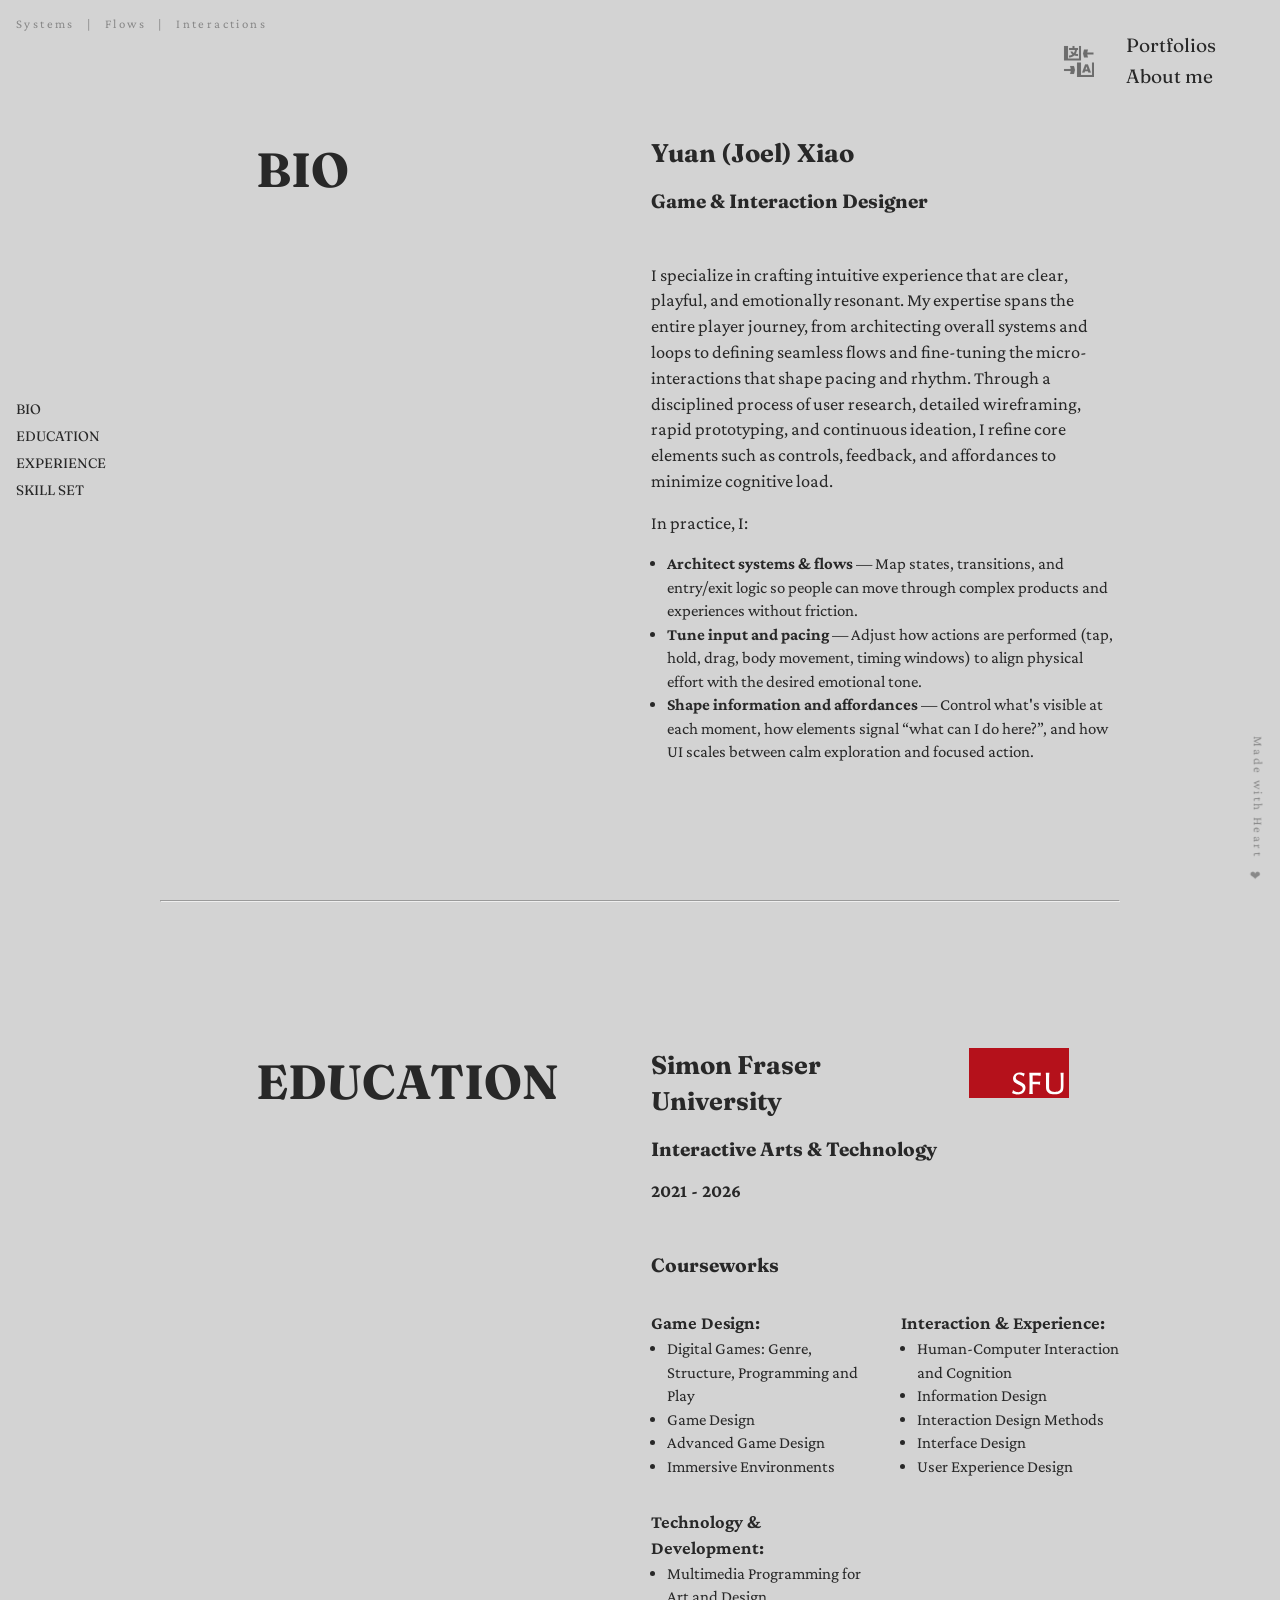
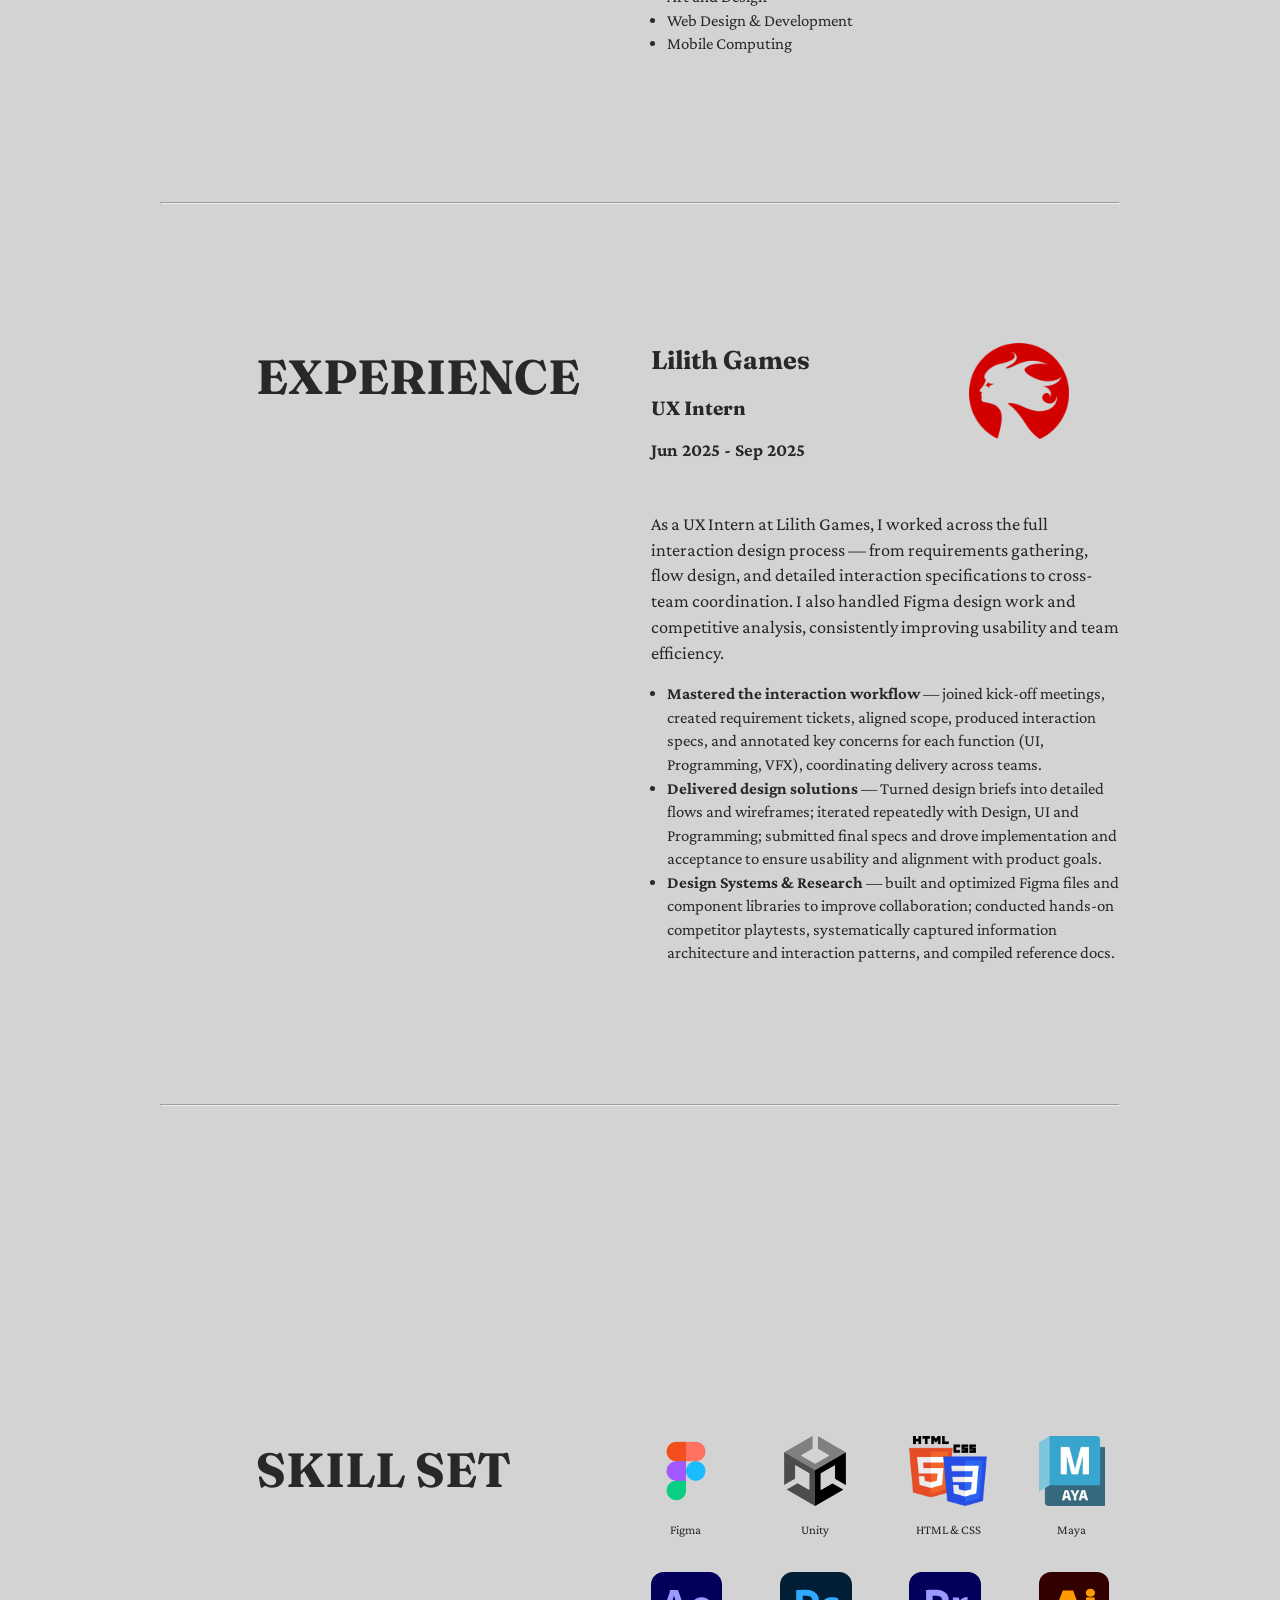
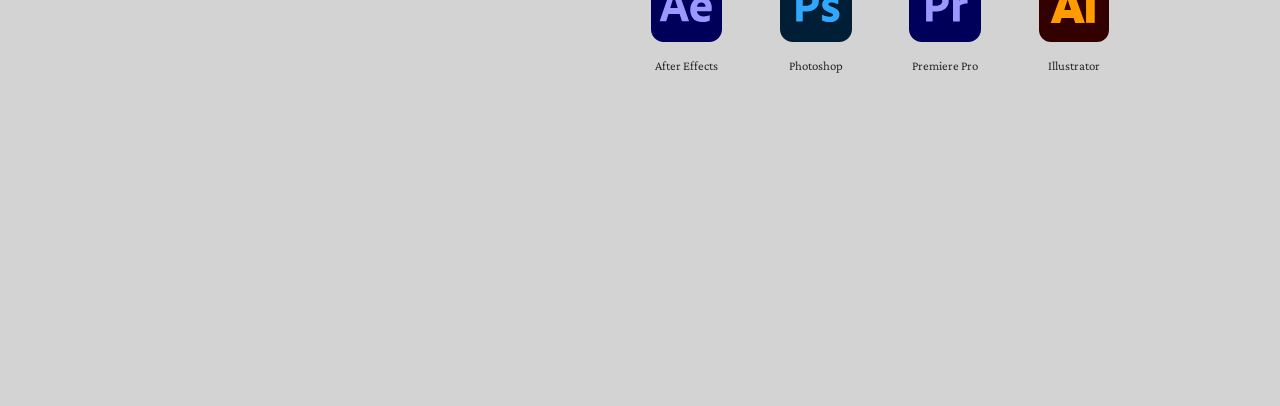
==== about.html @ 8ca98d19 "adding portfolio" ====
<!DOCTYPE html>
<html lang="en" data-lang="en">

    <head>
    <meta charset="UTF-8">
    <meta name="viewport" content="width=device-width, initial-scale=1">

    <title>ABOUT YUAN</title>

    <link rel="stylesheet" href="css/main.css">
    <link rel="stylesheet" href="css/grid.css">

    <script src="js/dropdown.js" defer></script>
    <script src="js/lang-toggle.js" defer></script>

    <link rel="preconnect" href="https://fonts.googleapis.com">
    <link rel="preconnect" href="https://fonts.gstatic.com" crossorigin>
    <link href="https://fonts.googleapis.com/css2?family=Crimson+Pro:ital,wght@0,200..900;1,200..900&family=Fraunces:ital,opsz,wght@0,9..144,100..900;1,9..144,100..900&family=Momo+Trust+Display&display=swap" rel="stylesheet">

    </head>


    <body>

        <header class="homeHeader">

            <nav class="homeNav">
                
                <button id="langToggle" class="langToggleBtn" type="button" aria-label="Switch language">
                    <img src="img/language.png" class="langIcon" width="64" height="64" alt="">
                </button>

                <a href="index.html" class="navButton1 nav-portfolio">
                    <span class="static lang-en">Portfolios</span>
                    <span class="static lang-zh">作品集</span>
                </a>

                <a href="about.html" class="navButton1 nav-about">
                    <span class="static lang-en">About me</span>
                    <span class="static lang-zh">看看我</span>
                </a>

            </nav>

            <div class="myFocus">
                <p>
                    <span class="focus">Systems</span> 
                    <span>|</span>
                    <span class="focus">Flows</span> 
                    <span>|</span>
                    <span class="focus">Interactions</span> 
                </p>
            </div>
            
            <div class="myList" id="menu">

                <a href="#top" class="navButton2">
                    <p class="listTitle">
                        <span class="lang-en">BIO</span>
                        <span class="lang-zh">简介</span>
                    </p>
                </a>

                <a href="#education" class="navButton2">
                    <p class="listTitle">
                        <span class="lang-en">EDUCATION</span>
                        <span class="lang-zh">教育背景</span>
                    </p>
                </a>

                <a href="#experience" class="navButton2">
                    <p class="listTitle">
                        <span class="lang-en">EXPERIENCE</span>
                        <span class="lang-zh">工作经验</span>
                    </p>
                </a>

                <a href="#skill" class="navButton2">
                    <p class="listTitle">
                        <span class="lang-en">SKILL SET</span>
                        <span class="lang-zh">技能集</span>
                    </p>
                </a>

            </div>

            <div class="myHeart">
                <p>
                    <span class="heartText">Made with Heart</span>
                    <span class="heartIcon">❤</span>
                </p>
            </div>

        </header>


        <main>

            <section class="aboutMe grid" id="top">
                
                <h2>
                    <span class="lang-en">BIO</span>
                    <span class="lang-zh">简介</span>
                </h2>

                <div class="aboutMeContent">
            
                    <h3>
                        <span class="lang-en">Yuan (Joel) Xiao</span>
                        <span class="lang-zh">肖源 (Joel)</span>  
                    </h3>

                    <h4>
                        <span class="lang-en">Game & Interaction Designer</span>  
                        <span class="lang-zh">游戏交互设计师</span>
                    </h4>

                    <p>
                        <span class="lineOne lang-en">
                        I specialize in crafting intuitive experience that are clear, playful, and emotionally resonant. My expertise spans the entire player journey, from architecting overall systems and loops to defining seamless flows and fine-tuning the micro-interactions that shape pacing and rhythm. Through a disciplined process of user research, detailed wireframing, rapid prototyping, and continuous ideation, I refine core elements such as controls, feedback, and affordances to minimize cognitive load.
                        </span>

                        <span class="lineOne lang-zh">
                        我致力于打造直观、清晰、趣味与情感共鸣并重的交互体验。从架构宏观系统与循环，到定义顺畅的操作循环，再到精细打磨影响游戏节奏的微交互。通过严谨的用户研究、详尽的线框图绘制、与持续不断的方案构思，我不断优化操作、反馈与示能设计，让复杂的设计在玩家面前变得自然且直观。
                        </span>

                        <span class="lineTwo lang-en">In practice, I:</span>
                        <span class="lineTwo lang-zh">如何落地：</span>
                    </p>

                    <ul>
                        <li>
                        <span class="lang-en">
                            <strong>Architect systems &amp; flows</strong> — Map states, transitions, and entry/exit logic so people can move through complex products and experiences without friction.
                        </span>
                        <span class="lang-zh">
                            <strong>架构系统与流程</strong> — 梳理状态、过渡及进出逻辑，确保用户在复杂的系统与体验中丝滑穿梭，毫无阻滞。
                        </span>
                        </li>

                        <li>
                        <span class="lang-en">
                            <strong>Tune input and pacing</strong> — Adjust how actions are performed (tap, hold, drag, body movement, timing windows) to align physical effort with the desired emotional tone.
                        </span>
                        <span class="lang-zh">
                            <strong>输入节奏与反馈</strong> — 打磨交互动作（如点击、长按、拖拽、体感及判定窗口），使玩家的感官操作反馈与预期的情感基调精准契合。
                        </span>
                        </li>

                        <li>
                        <span class="lang-en">
                            <strong>Shape information and affordances</strong> — Control what's visible at each moment, how elements signal “what can I do here?”, and how UI scales between calm exploration and focused action.
                        </span>
                        <span class="lang-zh">
                            <strong>信息引导与感知</strong> — 决定信息呈现的时机与方式，赋予视觉元素直观的“可交互感”，让界面在沉浸探索与高频操作的行动间灵活切换。
                        </span>
                        </li>
                    </ul>

                    <!-- <p class="example">For example, in the VR project, I replaced joystick movement with body-lean locomotion during a rescue scene to turn urgency into full-body commitment, reduced on-screen information in high-stress moments to keep focus on the core action. Bringing these interaction decisions together to guide players from release to tension.</p> -->

                    <!-- <img src="img/About_me.png" alt="myPhoto" width="1280" height="1579" class="aboutMePhoto"> -->

                </div>

            </section>

            <hr>

            <section class="aboutMe grid" id="education">

                <h2>
                    <span class="lang-en">EDUCATION</span>
                    <span class="lang-zh">教育背景</span>
                </h2>

                <div class="aboutMeContent">
                    <div class="education-grid grid">
                        <div>
                            <h3>Simon Fraser University</h3>
                            <h4>
                                <span class="lang-en">Interactive Arts & Technology</span>
                                <span class="lang-zh">交互艺术与技术</span>
                            </h4>
                            <h5>2021 - 2026</h5>
                        </div>
                        <img src="img/SFU-block-logo.svg" alt="SFU" width="200" height="100" class="sfuLogo">
                    </div>

                    <h4 class="courseWorkH4">
                        <span class="lang-en">Courseworks</span>
                        <span class="lang-zh">必修课程</span>
                    </h4>

                    <div class="courseSort grid">
                        <div>
                            <h5>
                                <span class="lang-en">Game Design:</span>
                                <span class="lang-zh">游戏设计类：</span>
                            </h5>
                            <ul>
                                <li>
                                    <span class="lang-en">Digital Games: Genre, Structure, Programming and Play</span>
                                    <span class="lang-zh">数字游戏：类型、结构、编程与玩法</span>
                                </li>
                                <li>
                                    <span class="lang-en">Game Design</span>
                                    <span class="lang-zh">游戏设计</span>
                                </li>
                                <li>
                                    <span class="lang-en">Advanced Game Design</span>
                                    <span class="lang-zh">高级游戏设计</span>
                                </li>
                                <li>
                                    <span class="lang-en">Immersive Environments</span>
                                    <span class="lang-zh">沉浸式环境设计</span>
                                </li>
                            </ul>
                        </div>

                        <div>
                            <h5>
                                <span class="lang-en">Interaction & Experience:</span>
                                <span class="lang-zh">交互与体验类：</span>
                            </h5>

                            <ul>
                                <li>
                                    <span class="lang-en">Human-Computer Interaction and Cognition</span>
                                    <span class="lang-zh">人机交互与认知</span>
                                </li>
                                <li>
                                    <span class="lang-en">Information Design</span>
                                    <span class="lang-zh">信息设计</span>
                                </li>
                                <li>
                                    <span class="lang-en">Interaction Design Methods</span>
                                    <span class="lang-zh">交互设计方法论</span>
                                </li>
                                <li>
                                    <span class="lang-en">Interface Design</span>
                                    <span class="lang-zh">界面设计</span>
                                </li>
                                <li>
                                    <span class="lang-en">User Experience Design</span>
                                    <span class="lang-zh">用户体验设计</span>
                                </li>
                            </ul>
                        </div>

                        <div>
                            <h5>
                                <span class="lang-en">Technology & Development:</span>
                                <span class="lang-zh">技术与开发类：</span>
                            </h5>
                            <ul>
                                <li>
                                    <span class="lang-en">Multimedia Programming for Art and Design</span>
                                    <span class="lang-zh">艺术与设计多媒体编程</span>
                                </li>
                                <li>
                                    <span class="lang-en">Web Design & Development</span>
                                    <span class="lang-zh">网站设计与开发</span>
                                </li>
                                <li>
                                    <span class="lang-en">Mobile Computing</span>
                                    <span class="lang-zh">移动计算</span>
                                </li>
                            </ul>
                        </div>

                    </div>
        
                </div>
                
            </section>

            <hr>

            <section class="aboutMe grid" id="experience">

                <h2>
                    <span class="lang-en">EXPERIENCE</span>
                    <span class="lang-zh">工作经验</span>
                </h2>

                <div class="aboutMeContent">

                    <div class="experience-grid grid">
                        <div>
                            <h3>
                                <span class="lang-en">Lilith Games</span>
                                <span class="lang-zh">莉莉丝游戏</span>
                            </h3>
                            <h4>
                                <span class="lang-en">UX Intern</span>
                                <span class="lang-zh">UX 实习生</span>
                            </h4>
                            <h5>
                                <span class="lang-en">Jun 2025 - Sep 2025</span>
                                <span class="lang-zh">2025.06 - 2025.09</span>
                            </h5>
                        </div>
                        <img src="img/lilith_games_logo.png" alt="Lilith Games" width="491" height="468" class="lilithLogo">
                    </div>

                    

                    <p>
                        <span class="lang-en">
                        As a UX Intern at Lilith Games, I worked across the full interaction design process — from requirements gathering, flow design, and detailed interaction specifications to cross-team coordination. I also handled Figma design work and competitive analysis, consistently improving usability and team efficiency.
                        </span>
                        <span class="lang-zh">
                        作为莉莉丝游戏的 UX 实习生，我参与了完整的交互设计全流程：从前期的需求调研、流程设计、详尽交互稿编写，到跨团队的沟通协作。同时，我负责 Figma 设计规范的维护与竞品拆解分析，持续提升设计的可用性与易用性。
                        </span>
                    </p>

                    <ul>
                        <li>
                        <span class="lang-en">
                            <strong>Mastered the interaction workflow</strong> — joined kick-off meetings, created requirement tickets, aligned scope, produced interaction specs, and annotated key concerns for each function (UI, Programming, VFX), coordinating delivery across teams.
                        </span>
                        <span class="lang-zh">
                            <strong>掌握流程规范</strong> — 参与项目启动会，创建需求单，对齐设计范畴。产出交互说明文档，并针对不同职能（UI、程序、特效）标注核心实现逻辑，推动跨团队的任务交付。
                        </span>
                        </li>

                        <li>
                        <span class="lang-en">
                            <strong>Delivered design solutions</strong> — Turned design briefs into detailed flows and wireframes; iterated repeatedly with Design, UI and Programming; submitted final specs and drove implementation and acceptance to ensure usability and alignment with product goals.
                        </span>
                        <span class="lang-zh">
                            <strong>交付设计方案</strong> — 将设计需求转化为详细流程与线框；与策划、UI、程序多轮迭代；提交最终交互规范并推动落地与验收，确保交互体验的期待值与产品目标一致。
                        </span>
                        </li>

                        <li>
                        <span class="lang-en">
                            <strong>Design Systems & Research</strong> — built and optimized Figma files and component libraries to improve collaboration; conducted hands-on competitor playtests, systematically captured information architecture and interaction patterns, and compiled reference docs.
                        </span>
                        <span class="lang-zh">
                            <strong>组件库与竞研</strong> — 搭建并优化 Figma 组件库以提升协作效率；深入开展竞品分析，系统性拆解信息架构与交互模式，并整理成参考文档。
                        </span>
                        </li>
                    </ul>
             
                </div>
                
            </section>

            <hr>

            <section class="aboutMe grid" id="skill">

                 <h2>
                    <span class="lang-en">SKILL SET</span>
                    <span class="lang-zh">技能集</span>
                </h2>

                <div class="skill-grid grid aboutMeContent">
                    <figure class="skill-item">
                        <img src="img/figma.png" alt="Figma" class="aboutMeSkill">
                        <figcaption>Figma</figcaption>
                    </figure>

                    <figure class="skill-item">
                        <img src="img/Unity.png" alt="Unity" class="aboutMeSkill">
                        <figcaption>Unity</figcaption>
                    </figure>

                    <figure class="skill-item">
                        <img src="img/html&css.png" alt="HTML & CSS" class="aboutMeSkill">
                        <figcaption>HTML & CSS</figcaption>
                    </figure>

                    <figure class="skill-item">
                        <img src="img/Maya.png" alt="Maya" class="aboutMeSkill">
                        <figcaption>Maya</figcaption>
                    </figure>

                    <figure class="skill-item">
                        <img src="img/Adobe_After_Effects.svg" alt="After Effects" class="aboutMeSkill">
                        <figcaption>After Effects</figcaption>
                    </figure>

                    <figure class="skill-item">
                        <img src="img/Adobe_Photoshop.svg" alt="Photoshop" class="aboutMeSkill">
                        <figcaption>Photoshop</figcaption>
                    </figure>

                    <figure class="skill-item">
                        <img src="img/Adobe_Premiere_Pro.svg" alt="Premiere Pro" class="aboutMeSkill">
                        <figcaption>Premiere Pro</figcaption>
                    </figure>

                    <figure class="skill-item">
                        <img src="img/Adobe_Illustrator.svg" alt="Illustrator" class="aboutMeSkill">
                        <figcaption>Illustrator</figcaption>
                    </figure>
                </div>

            </section>
    
        </main>

    </body>
</html>
---- css/main.css ----
* {
  box-sizing: border-box;
  margin: 0;
  padding: 0;
}

a:focus {
  outline: 2px solid #282828;
  outline-offset: 4px;
  border-radius: 99px;
}

a:focus img {
  opacity: 0.8;
  outline: 2px solid #282828;
  outline-offset: 4px;
}

/* MDN – scroll-snap-type reference:
   https://developer.mozilla.org/en-US/docs/Web/CSS/Reference/Properties/scroll-snap-type */
html {
  scroll-snap-type: y mandatory;
  scroll-behavior: smooth;
}

body {
  background-color: #D3D3D3;
  font-family: "Crimson Pro", "Georgia", serif;
  color: #282828;
  font-size: 1.15rem;
  line-height: 1.4;
}

h1 {
  font-family: "Momo Trust Display", system-ui, sans-serif;
}

h2, h3, h4, a {
  font-family: "Fraunces", "Times New Roman", serif;
}

/* ---------- Language toggle ---------- */
html[data-lang="en"] .lang-zh { display: none !important; }
html[data-lang="zh"] .lang-en { display: none !important; }

/* language icon button (top-right) */
.langToggleBtn {
  /* grid-column: 2; */
  grid-row: 1 / span 2;
  align-self: center;

  background: transparent;
  border: 0;
  padding: 0;
  margin: 0;
  cursor: pointer;
}

.langIcon {
  width: 32px;
  height: auto;
  display: block;
  opacity: 0.6;
  transition-duration: 0.4s;
}

.langToggleBtn:hover .langIcon {
  opacity: 1;
}

.langToggleBtn:focus-visible {
  outline: 2px solid #282828;
  outline-offset: 8px;
  border-radius: 99px;
}



/* header */

.homeHeader {
  position: relative;
  z-index: 1;
}

.homeNav {
  display: grid;
  grid-template-columns: auto auto;
  column-gap: 2rem;
  row-gap: 0.25rem;
  
  position: absolute;
  top: 2rem;
  right: 4rem;
}

.navButton1 {
  display: block;
  position: relative;

  text-decoration: none;
  color: #282828;
  overflow: hidden;
}

.static {
  display: block;
  font-size: 1.2rem;
  transition-duration: 0.4s;
}

.navButton2 {
  display: block;
  position: relative;
  text-decoration: none;
  color: #282828;
  padding-right: 1rem;
}

/* Pseudo-element references:
   MDN – ::before
   https://developer.mozilla.org/en-US/docs/Web/CSS/Reference/Selectors/::before

   MDN – ::after
   https://developer.mozilla.org/en-US/docs/Web/CSS/Reference/Selectors/::after
*/
.nav-portfolio::after {
  content: "Portfolios";
  position: absolute;
  font-size: 1.2rem;
  color: #282828;
  transition-duration: 0.4s;
}

.nav-about::after {
  content: "About me";
  position: absolute;
  font-size: 1.2rem;
  color: #282828;
  transition-duration: 0.4s;
}

html[data-lang="zh"] .nav-portfolio::after { content: "作品集"; }
html[data-lang="zh"] .nav-about::after { content: "看看我"; }

.navButton1:hover .static {
  transform: translateY(-100%);
}

.navButton1:hover::after {
  transform: translateY(-100%);
}

.navButton2::before {
  content: "";
  position: absolute;
  top: 50%;
  right: 0;
  width: 0.5rem;
  height: 0.5rem;
  background-color: #282828;
  transform-origin: center;
  transform: scale(0);
  transform: translateY(-50%) scale(0) rotate(0deg);
  transition-duration: 0.4s;
}

.navButton2:hover {
  opacity: 0.5;
}

.navButton2:hover::before {
  transform: translateY(-50%) scale(1) rotate(315deg);
}

.myFocus {
  position: fixed;
  font-size: 0.8rem;
  top: 1rem;
  left: 0.5rem;
  letter-spacing: 0.15rem;
  color: #888888;
}

.focus {
  display: inline-block;
  margin: 0 0.5rem;
}

.myHeart {
  position: fixed;
  font-size: 0.8rem;
  transform-origin: right bottom;
  transform: rotate(90deg);
  right: 2rem;
  bottom: 1rem;
  letter-spacing: 0.15rem;
  color: #888888;
}

.myHeart span {
  display: inline-block; 
}

.heartIcon {
  margin-left: 0.5rem;
  transform: rotate(-90deg);
}

.myList {
  position: fixed;
  left: 1rem;
  top: 50%;
  transform: translateY(-50%);
  display: flex;
  flex-direction: column;
  align-items: flex-start;
  gap: 0.5rem;
}

.listTitle {
  font-size: 0.85rem;
}

.listLabel {
  position: relative;
  margin-top: 1rem;
  margin-bottom: 0.25rem;
  font-size: 0.8rem;
  letter-spacing: 0.15rem;
  color: #888888;
}

.listLabel::before {
  content: "";
  position: absolute;
  top: 0;
  left: 0;
  width: 2.5rem;
  height: 1px;
  background-color: #6a8e74;
  transform: translateY(-0.4rem);

  animation-name: lineMove;
  animation-duration: 5s;
  animation-timing-function: ease-in-out;
  animation-iteration-count: infinite;
}

@keyframes lineMove {
  0% {
    width: 2.5rem;
  }

  50% {
    width: 5rem;
  }

  100% {
    width: 2.5rem;
  }
}

/* header */



/* section */

main {
  display: block;
  padding-inline: 10rem;
}

.hero, .project, .aboutMe {
  min-height: 100vh;
  scroll-snap-align: start;
  
  display: flex; 
  flex-direction: column;
  justify-content: center;
}

/* section */



/* top */

.heroTitle {
  font-family: "Momo Trust Display", sans-serif;
  text-align: center;
  font-size: 8vw;
  margin-top: 6rem;
  margin-bottom: 4rem;
  white-space: nowrap;
  cursor: default;
}

.heroTitle span {
  display: inline-block;
  transition-duration: 0.4s;
}

.heroTitle span:hover {
  transform: translateY(-1rem);
}

.scrollHint {
  display: flex;
  align-items: center;
  justify-content: center;
  gap: 1rem;
  font-size: 1rem;
}

.mouseIcon {
  width: 18px;
  height: 28px;
  border-radius: 100px;
  border: 2px solid #282828;
  position: relative;
}

.mouseWheel {
  position: absolute;
  left: 50%;
  top: 4px;
  width: 3px;
  height: 6px;
  border-radius: 100px;
  background: #282828;

  animation-name: wheelMove;
  animation-duration: 1.2s;
  animation-timing-function: ease-in-out;
  animation-iteration-count: infinite;
}


@keyframes wheelMove {
  0% {
    transform: translate(-50%, 0);
    opacity: 0;
  }
  30% {
    opacity: 1;
  }
  100% {
    transform: translate(-50%, 8px);
    opacity: 0;
  }
}

/* top */






/* portfolio */

.gameImage {
  transition-duration: 0.2s;
  box-shadow: 0 20px 30px rgba(40, 40, 40, 0.1);
}

.gameImage:hover {
  transform: scale(1.02);
  opacity: 0.8;
  box-shadow: 0 20px 30px rgba(40, 40, 40, 0.5);
}

/* MDN – cursor reference:
   https://developer.mozilla.org/en-US/docs/Web/CSS/Reference/Properties/cursor#url */
.imageCursor:hover {
  cursor: url("../img/view.png") 30 30, pointer;
}

.project h2 {
  font-size: 2rem;
}

.project p {
  font-size: 1.05rem;
}

.projectDes {
  text-align: end;
  align-self: end;
  margin-right: 0.25rem;
}

.gameImage {
  display: block;
  max-width: 100%;
  height: auto;
}

.projectButton {
  display: inline-block;
  align-items: center;
  justify-content: center;
  position: relative;
  padding: 0.6rem 2rem;
  margin-top: 2rem;
  border-radius: 99px;
  border: 1px solid #282828;
  font-size: 1.5rem;
  letter-spacing: 0.15rem;
  color: #282828;
  text-decoration: none;
  overflow: hidden;
}

.projectBtn-text {
  position: relative;
}

.projectButton::before {
  content: "";
  position: absolute;
  inset: 0;
  background-color: #282828;
  transform: scaleX(0);
  transform-origin: left;
  transition-duration: 0.4s;
}

.projectButton:hover::before, .projectButton:focus::before {
  transform: scaleX(1);
}

.projectButton:hover, .projectButton:focus {
  color: #D3D3D3;
  border-color: #282828;
}


/* portfolio */




/* about */

.aboutMe {
  max-width: 80rem;
  margin: 0 auto;
}

.aboutMe h2 {
  font-size: 3rem;
  margin-left: 6rem;
  margin-bottom: 4rem;
}

.aboutMe h3 {
  font-size: 1.6rem;
}

.aboutMe h4 {
  font-size: 1.2rem;
  margin: 1rem 0;
}

.aboutMe .courseWorkH4 {
  margin-top: 3rem;
  margin-bottom: 2rem;
}

.aboutMe h5 {
  font-size: 1.15rem;
}

.aboutMe p {
  font-size: 1.15rem;
  margin-top: 3rem;
  margin-bottom: 1rem;
}

.lineOne, .lineTwo {
  display: block;
  margin-bottom: 1rem;
}

.aboutMe .example {
  margin-top: 1rem;
}

.aboutMePhoto {
  display: block;
  max-width: 60%;
  height: auto;
}

.sfuLogo, .lilithLogo {
  display: block;
  width: 100px;
  height: auto;
}

.aboutMeSkill {
  display: block;
  height: 70px;
  width: auto;
}

.skill-item {
  display: block;
  justify-self: start;
}

.skill-item figcaption {
  margin-top: 1rem;
  font-size: 0.8rem;
  text-align: center;
}

ul {
  font-size: 1.05rem;
  margin-left: 1rem;
}

/* about */
---- css/grid.css ----
.grid {
    display: grid;
}

#menu-toggle {
    display: none; 
}

.aboutMe.grid {
    align-content: center;
    grid-template-columns: 1fr 1.1fr;
    column-gap: 4rem; 
}

.courseSort.grid {
    grid-template-columns: 1fr 1fr;
    gap: 2rem;
}

.project.grid {
    align-content: center;
    grid-template-columns: 1fr 3fr;
    column-gap: 4rem; 
    margin-left: 2rem;
}

.education-grid.grid, .experience-grid.grid {
    grid-template-columns: 2fr 1fr;
    gap: 1rem;
}

.skill-grid.grid {
    grid-template-columns: 1fr 1fr 1fr 1fr;
    gap: 2rem 3rem;
}

/* 1280px */
@media (width < 80rem) {

  .project.grid {
    grid-template-columns: 1fr;
  }

  .projectButton {
    margin-bottom: 1rem;
  }

  .aboutMe.grid {
    grid-template-columns: 1fr;
  }

  .aboutMeContent {
    margin-left: 6rem;
  }

  .project h2 {
    font-size: 1.6rem;
  }

  .project p {
    font-size: 0.95rem;
  }

  .projectButton {
    padding: 0.5rem 1.8rem;
    margin-top: 1.5rem;
    font-size: 1.1rem;
  }
  
}


/* 900px */
@media (width < 56.25rem) {

  .courseSort.grid {
    grid-template-columns: 1fr;
  }

  .projectDes {
    margin-right: 0.25rem;
  }

  .myList.hidden {
    display: none;
  }

  .myList {
    left: 0;
    width: 14rem;
    height: 100vh;
    padding: 0 2rem;
    background-color: #E4E7EC;
    justify-content: center;
    z-index: 10;
  }
  
  /* hamburger */
  #menu-toggle {
    display: block;
    position: fixed;
    left: 0.5rem;
    top: 50%;
    transform: translateY(-50%);
    width: 2rem;
    height: 2rem;
    border: none;
    background: transparent;
    cursor: pointer;
    font-size: 0;
    z-index: 2;
  }

  #menu-toggle::before, #menu-toggle::after {
    content: "";
    position: absolute;
    width: 1.5rem;
    height: 2px;
    background-color: #282828;
    transform-origin: center;
    transition-duration: 0.4s;
  }

  #menu-toggle::before {
    transform: translate(-50%, -5px);
  }

  #menu-toggle::after {
    transform: translate(-50%, 5px);
  }

  #menu-toggle[aria-expanded="true"] {
    margin-left: 14rem;
    background-color: #E4E7EC;
    border-radius: 99px;
  }

  #menu-toggle[aria-expanded="true"]::before {
    transform: translate(-50%, 0) rotate(45deg);
  }

  #menu-toggle[aria-expanded="true"]::after {
    transform: translate(-50%, 0) rotate(-45deg);
  }
  
  /* hamburger */


  main {
    padding-inline: 4rem;
  }

  .aboutMeContent {
    margin-left: 0rem;
  }

  .aboutMe h2 {
    font-size: 2.5rem;
    margin-left: 0;
    margin-bottom: 2rem;
  }

  .aboutMe h3 {
    font-size: 1.5rem;
  }

  .aboutMe h4 {
    font-size: 1.1rem;
    margin: 1rem 0;
  }

  .aboutMe h5 {
    font-size: 1.05rem;
  }

  .aboutMe p {
    font-size: 1.05rem;
    margin-top: 2rem;
    margin-bottom: 1rem;
  }

  ul {
    font-size: 0.9rem;
    margin-left: 1rem;
  }

  .myFocus {
    transform-origin: left bottom;
    transform: rotate(90deg);
    top: 0;
    left: 1rem;
  }

}

/* 650px */
@media (width < 40.625rem) {

  .aboutMe h2 {
    font-size: 2rem;
    margin-left: 0rem;
    margin-bottom: 2rem;
  }

  .aboutMe h3 {
    font-size: 1.2rem;
  }

  .aboutMe h4 {
    font-size: 1rem;
    margin: 1rem 0;
  }

  .aboutMe h5 {
    font-size: 0.95rem;
  }

  .aboutMe p {
    font-size: 0.95rem;
    margin: 1rem 0;
  }


  .project h2 {
    font-size: 1.4rem;
  }

  .project p {
    font-size: 0.85rem;
  }

  .projectButton {
    padding: 0.4rem 1.6rem;
    font-size: 0.8rem;
    margin-top: 1rem;
    margin-bottom: 0.5rem;
  }

  
}

/* 560px */
@media (width < 35rem) {

  .skill-grid.grid {
    grid-template-columns: 1fr 1fr;
    gap: 2rem;
  }

  .homeNav {
    right: 2rem;
  }


}
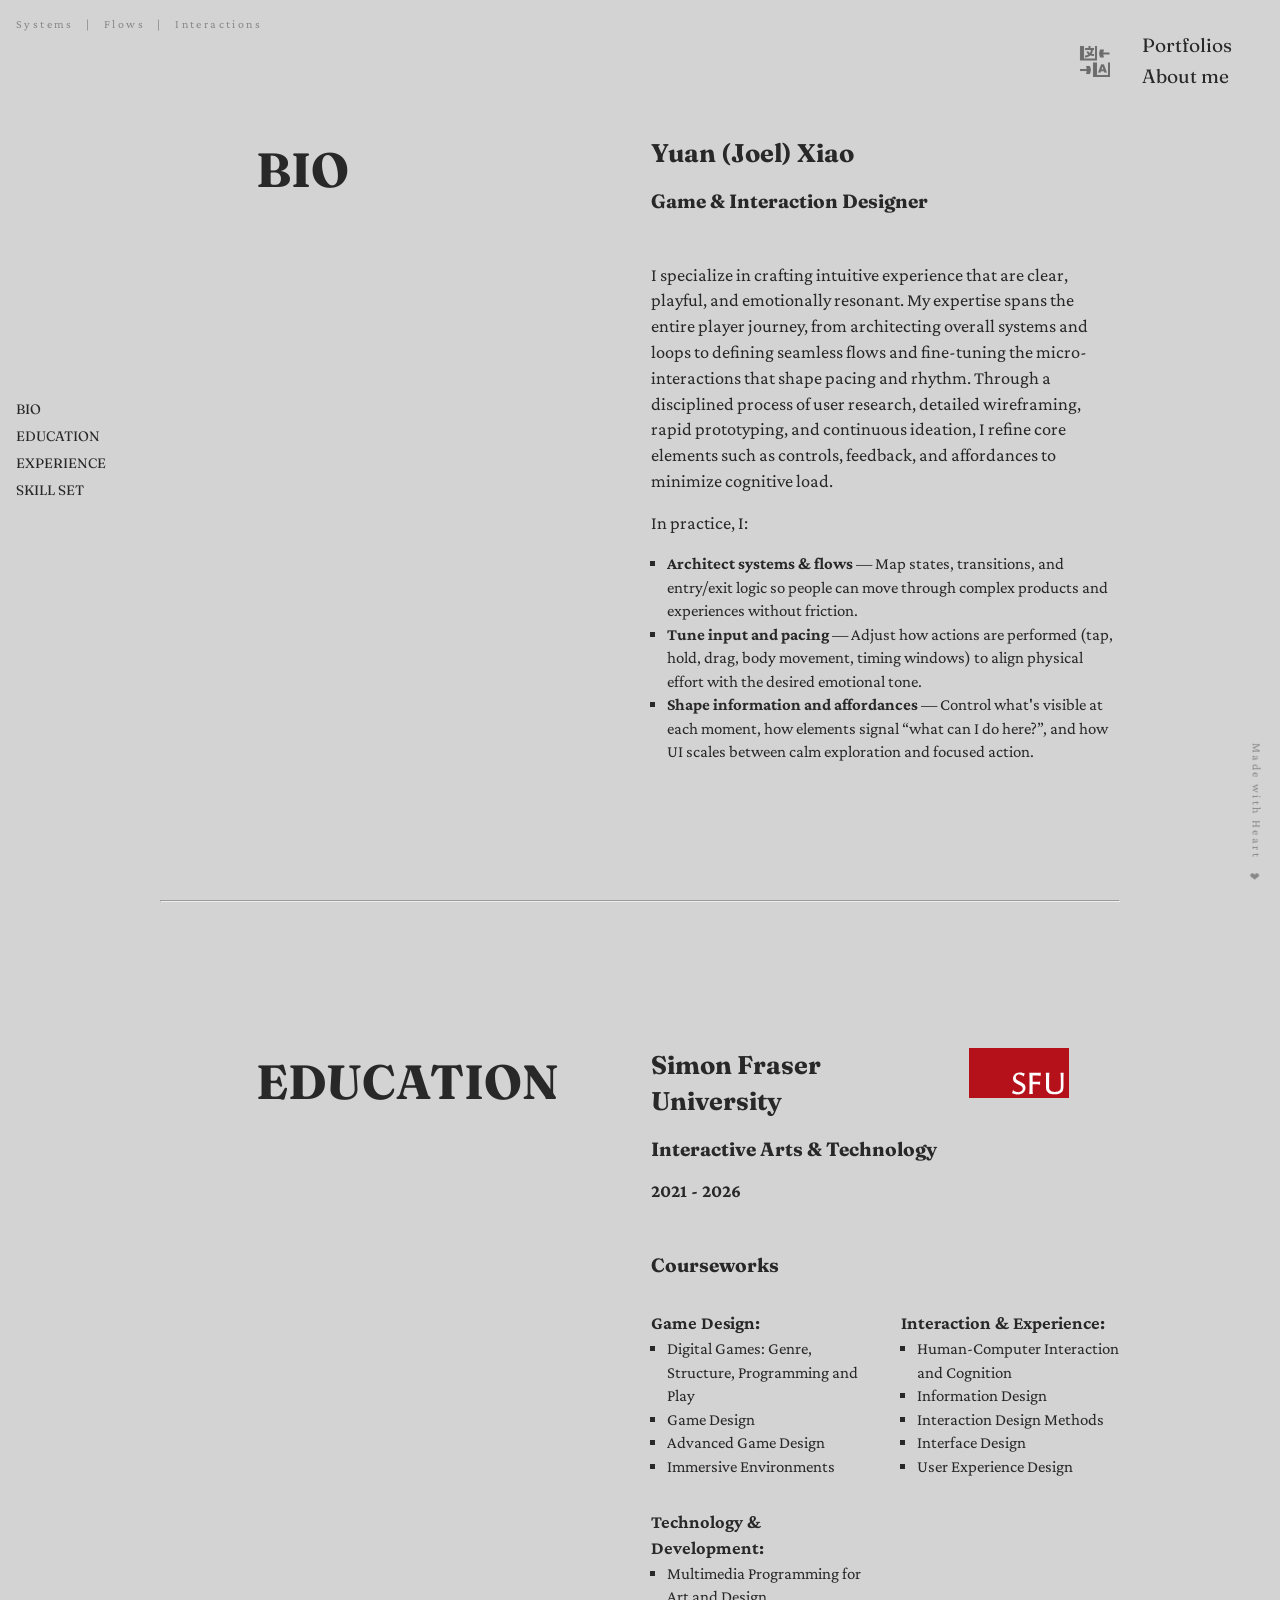
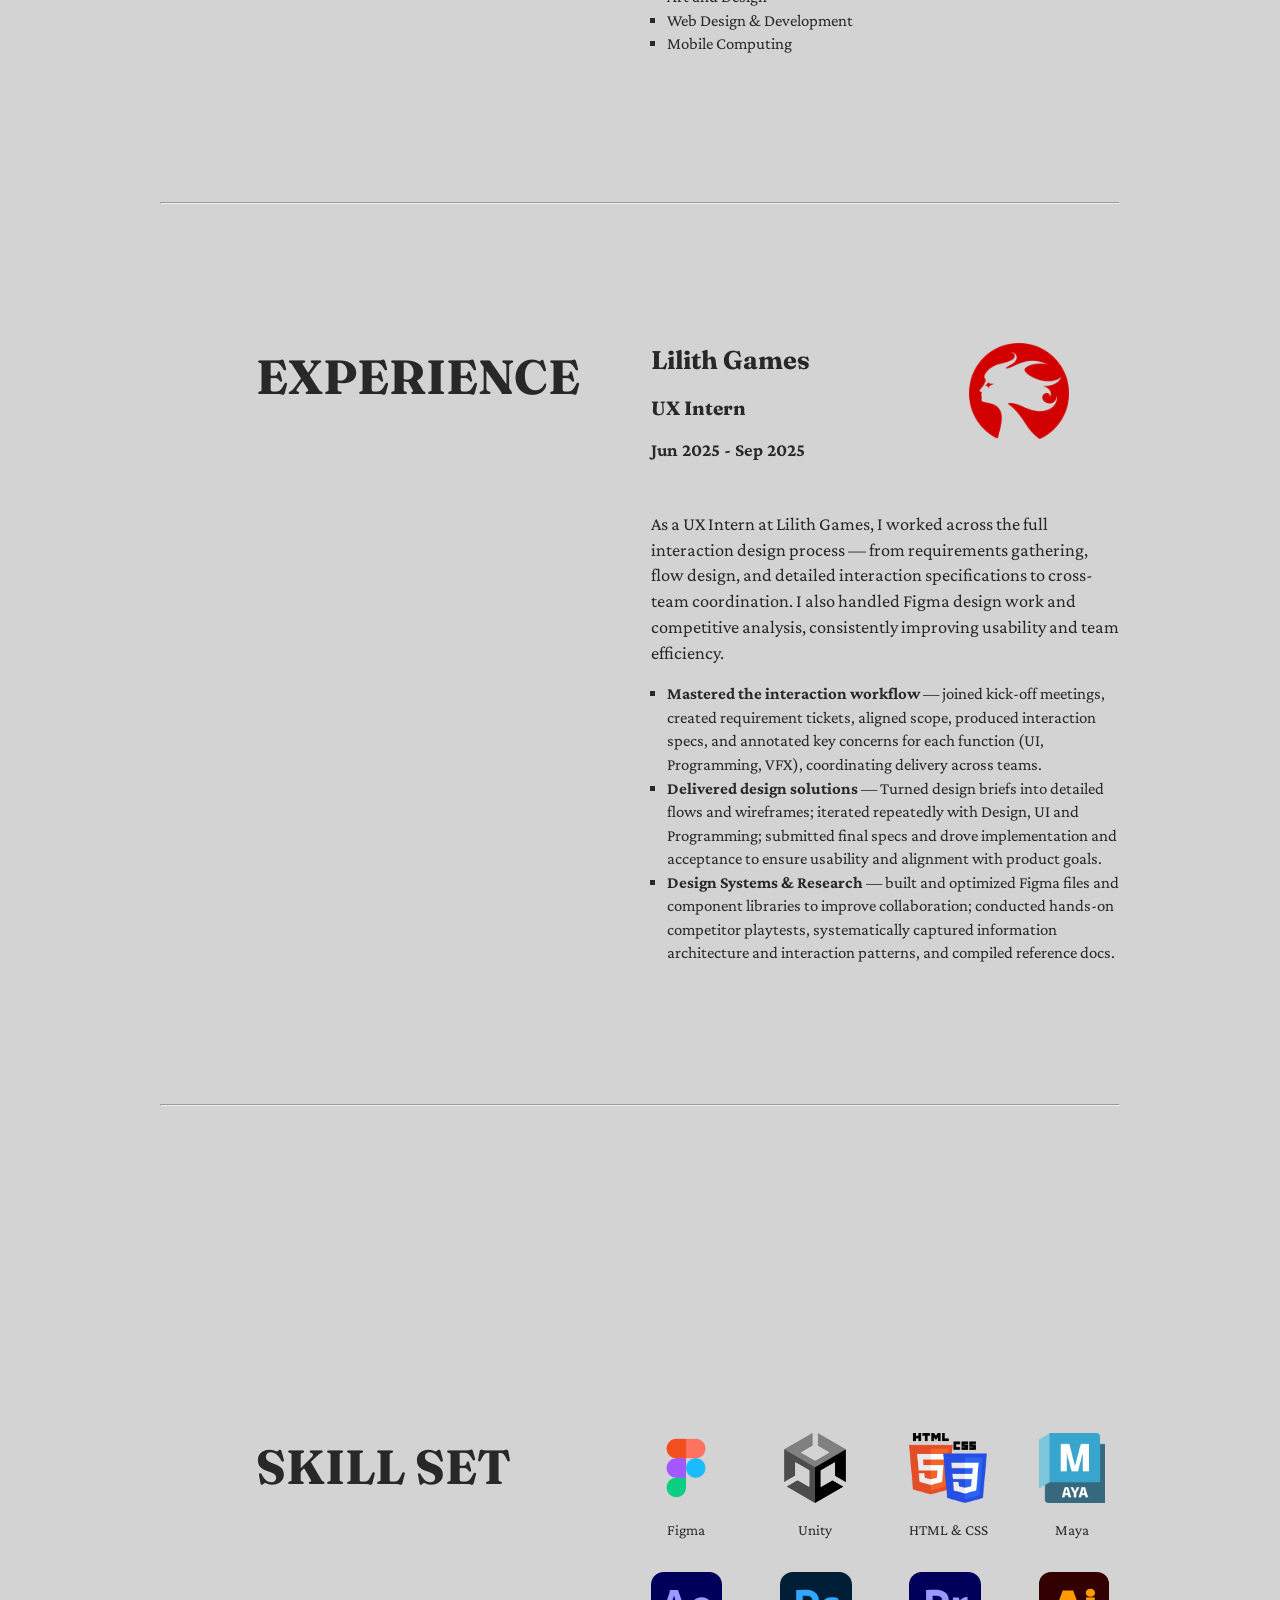
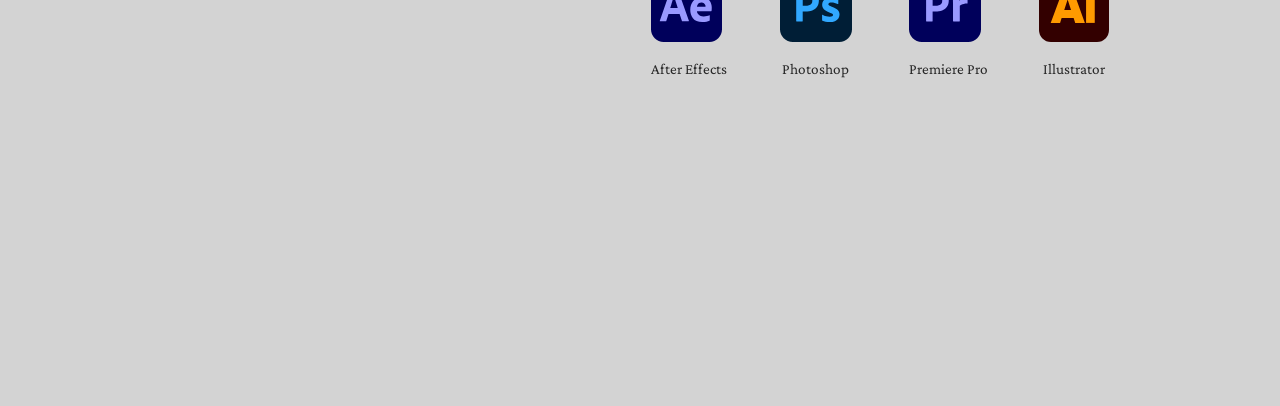
==== commit 35e4c0c3: "detail opmized" ====
--- a/about.html
+++ b/about.html
@@ -189,7 +189,7 @@
 
                     <h4 class="courseWorkH4">
                         <span class="lang-en">Courseworks</span>
-                        <span class="lang-zh">必修课程</span>
+                        <span class="lang-zh">主修课程</span>
                     </h4>
 
                     <div class="courseSort grid">
--- a/css/main.css
+++ b/css/main.css
@@ -91,7 +91,7 @@
   
   position: absolute;
   top: 2rem;
-  right: 4rem;
+  right: 3rem;
 }
 
 .navButton1 {
@@ -175,7 +175,7 @@
 
 .myFocus {
   position: fixed;
-  font-size: 0.8rem;
+  font-size: 0.75rem;
   top: 1rem;
   left: 0.5rem;
   letter-spacing: 0.15rem;
@@ -189,7 +189,7 @@
 
 .myHeart {
   position: fixed;
-  font-size: 0.8rem;
+  font-size: 0.75rem;
   transform-origin: right bottom;
   transform: rotate(90deg);
   right: 2rem;
@@ -226,7 +226,7 @@
   position: relative;
   margin-top: 1rem;
   margin-bottom: 0.25rem;
-  font-size: 0.8rem;
+  font-size: 0.75rem;
   letter-spacing: 0.15rem;
   color: #888888;
 }
@@ -311,7 +311,8 @@
   align-items: center;
   justify-content: center;
   gap: 1rem;
-  font-size: 1rem;
+  font-size: 0.75rem;
+  color: #888888;
 }
 
 .mouseIcon {
@@ -382,10 +383,6 @@
   font-size: 2rem;
 }
 
-.project p {
-  font-size: 1.05rem;
-}
-
 .projectDes {
   text-align: end;
   align-self: end;
@@ -407,7 +404,7 @@
   margin-top: 2rem;
   border-radius: 99px;
   border: 1px solid #282828;
-  font-size: 1.5rem;
+  font-size: 1.4rem;
   letter-spacing: 0.15rem;
   color: #282828;
   text-decoration: none;
@@ -514,13 +511,14 @@
 
 .skill-item figcaption {
   margin-top: 1rem;
-  font-size: 0.8rem;
+  font-size: 0.95rem;
   text-align: center;
 }
 
 ul {
   font-size: 1.05rem;
   margin-left: 1rem;
+  list-style-type: square;
 }
 
 /* about */
--- a/css/grid.css
+++ b/css/grid.css
@@ -53,18 +53,10 @@
     margin-left: 6rem;
   }
 
-  .project h2 {
-    font-size: 1.6rem;
-  }
-
-  .project p {
-    font-size: 0.95rem;
-  }
-
   .projectButton {
     padding: 0.5rem 1.8rem;
     margin-top: 1.5rem;
-    font-size: 1.1rem;
+    font-size: 1.2rem;
   }
   
 }
@@ -180,7 +172,7 @@
   }
 
   ul {
-    font-size: 0.9rem;
+    font-size: 0.95rem;
     margin-left: 1rem;
   }
 
@@ -203,7 +195,7 @@
   }
 
   .aboutMe h3 {
-    font-size: 1.2rem;
+    font-size: 1.4rem;
   }
 
   .aboutMe h4 {
@@ -220,23 +212,26 @@
     margin: 1rem 0;
   }
 
+  ul {
+    font-size: 0.85rem;
+    margin-left: 1rem;
+  }
 
   .project h2 {
-    font-size: 1.4rem;
+    font-size: 1.6rem;
   }
 
   .project p {
-    font-size: 0.85rem;
+    font-size: 0.95rem;
   }
 
   .projectButton {
     padding: 0.4rem 1.6rem;
-    font-size: 0.8rem;
+    font-size: 1rem;
     margin-top: 1rem;
     margin-bottom: 0.5rem;
   }
 
-  
 }
 
 /* 560px */
@@ -247,14 +242,9 @@
     gap: 2rem;
   }
 
-  .homeNav {
-    right: 2rem;
-  }
-
-
-}
-
-
-
-
-
+}
+
+
+
+
+
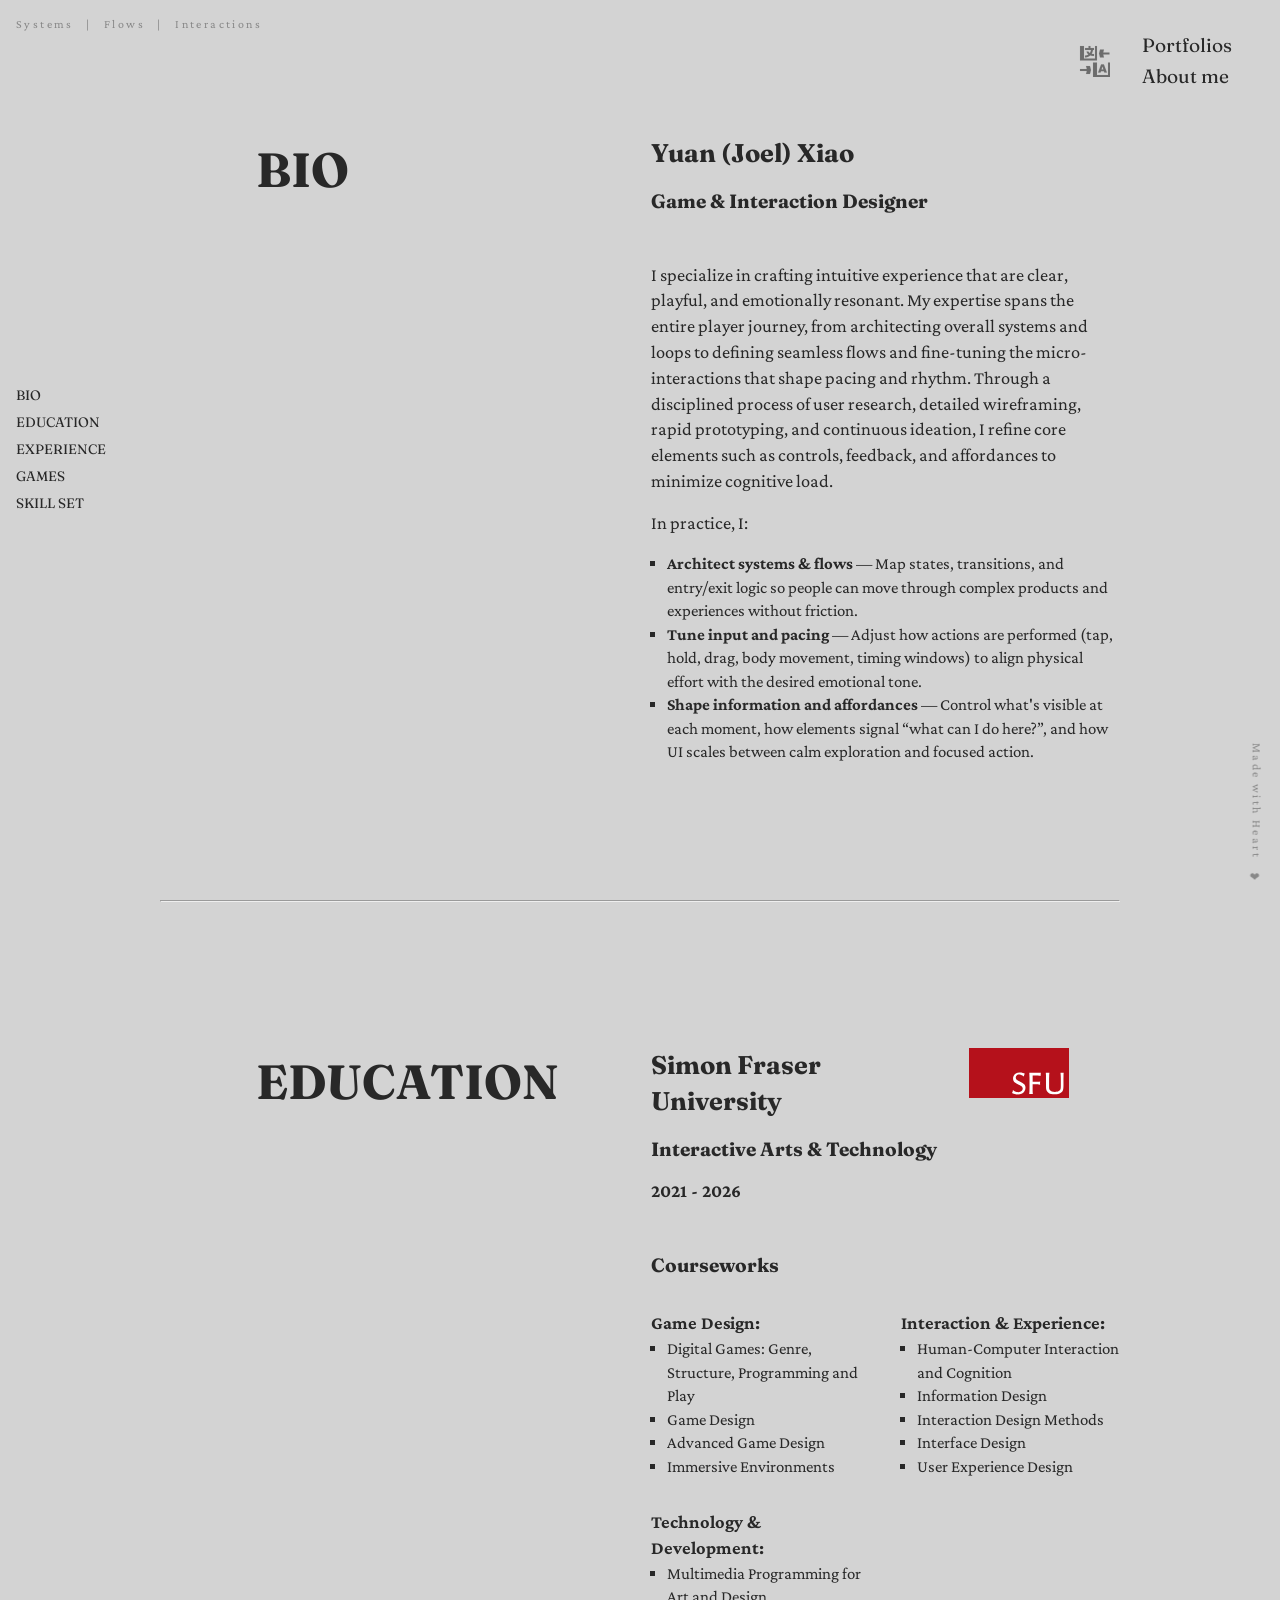
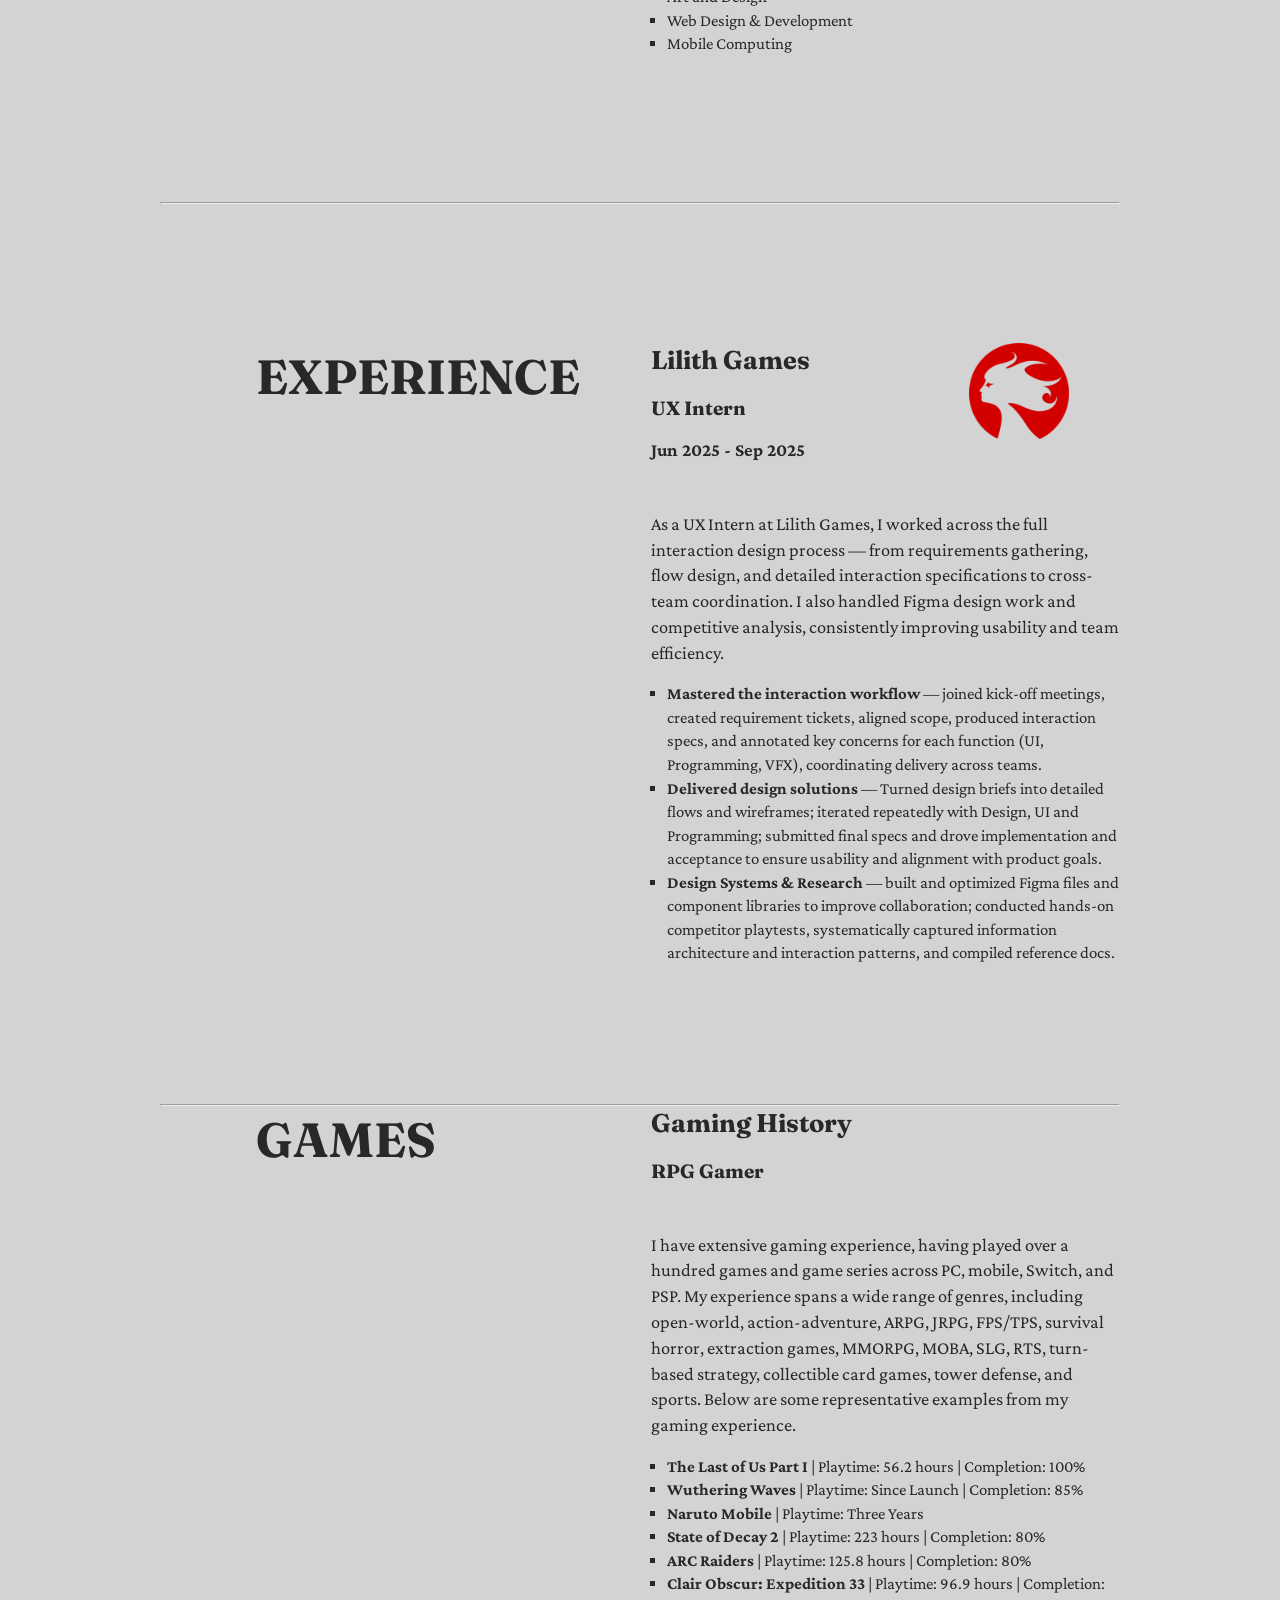
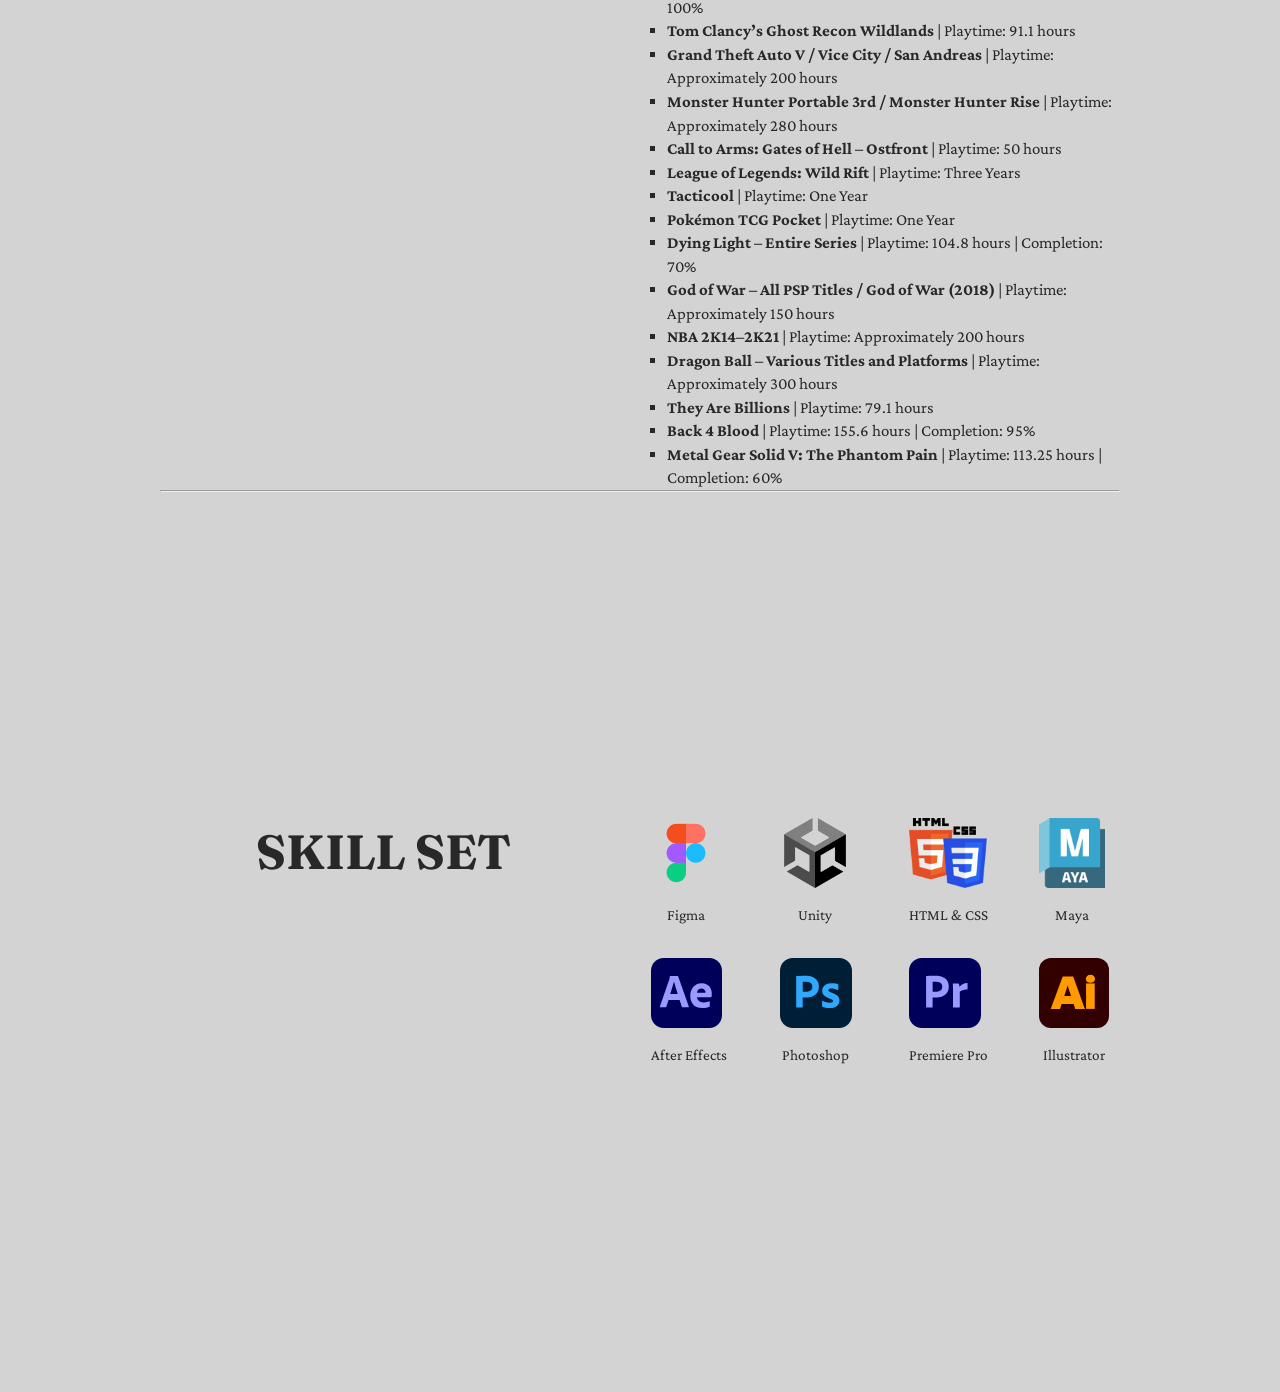
==== commit bc562537: "adding gaming history" ====
--- a/about.html
+++ b/about.html
@@ -72,6 +72,13 @@
                     <p class="listTitle">
                         <span class="lang-en">EXPERIENCE</span>
                         <span class="lang-zh">工作经验</span>
+                    </p>
+                </a>
+
+                <a href="#gameExperience" class="navButton2">
+                    <p class="listTitle">
+                        <span class="lang-en">GAMES</span>
+                        <span class="lang-zh">游戏经历</span>
                     </p>
                 </a>
 
@@ -350,6 +357,210 @@
 
             <hr>
 
+            <section class="aboutMe grid" id="gameExperience">
+
+                <h2>
+                    <span class="lang-en">GAMES</span>
+                    <span class="lang-zh">游戏经历</span>
+                </h2>
+
+                <div class="aboutMeContent">
+  
+                    <div>
+                        <h3>
+                            <span class="lang-en">Gaming History</span>
+                            <span class="lang-zh">游戏经历</span>
+                        </h3>
+                        <h4>
+                            <span class="lang-en">RPG Gamer</span>
+                            <span class="lang-zh">RPG游戏爱好者</span>
+                        </h4>
+                        <!-- <h5>
+                            <span class="lang-en">Jun 2025 - Sep 2025</span>
+                            <span class="lang-zh">2025.06 - 2025.09</span>
+                        </h5> -->
+                    </div>
+                    
+                    <p>
+                        <span class="lang-en">
+                        I have extensive gaming experience, having played over a hundred games and game series across PC, mobile, Switch, and PSP. My experience spans a wide range of genres, including open-world, action-adventure, ARPG, JRPG, FPS/TPS, survival horror, extraction games, MMORPG, MOBA, SLG, RTS, turn-based strategy, collectible card games, tower defense, and sports. Below are some representative examples from my gaming experience.
+                        </span>
+                        <span class="lang-zh">
+                        我拥有较为丰富的游戏经历，游玩过上百款游戏及系列，主要覆盖 PC、移动端、Switch 和 PSP 平台。接触的游戏类型包括开放世界、动作冒险、ARPG、JRPG、FPS/TPS、生存恐怖、搜打撤、MMORPG、MOBA、SLG、RTS、回合制策略、卡牌竞技、塔防和体育竞技等。以下列举部分具有代表性的游戏经历。
+                        </span>
+                    </p>
+
+                    <ul>
+                        <li>
+                        <span class="lang-en">
+                            <strong>The Last of Us Part I</strong> | Playtime: 56.2 hours | Completion: 100%
+                        </span>
+                        <span class="lang-zh">
+                            <strong>最后生还者1</strong> ｜ 时长：56.2h ｜ 成就：100%
+                        </span>
+                        </li>
+
+                        <li>
+                        <span class="lang-en">
+                            <strong>Wuthering Waves</strong> | Playtime: Since Launch | Completion: 85%
+                        </span>
+                        <span class="lang-zh">
+                            <strong>鸣潮</strong> ｜ 时长：开服至今 ｜ 成就：85%
+                        </span>
+                        </li>
+
+                        <li>
+                        <span class="lang-en">
+                            <strong>Naruto Mobile</strong> | Playtime: Three Years
+                        </span>
+                        <span class="lang-zh">
+                            <strong>火影忍者手游</strong> ｜ 时长：三年
+                        </span>
+                        </li>
+                        <li>
+                        <span class="lang-en">
+                            <strong>State of Decay 2</strong> | Playtime: 223 hours | Completion: 80%
+                        </span>
+                        <span class="lang-zh">
+                            <strong>腐烂国度2</strong> ｜ 时长：223h ｜ 成就：80%
+                        </span>
+                        </li>
+                        <li>
+                        <span class="lang-en">
+                            <strong>ARC Raiders</strong> | Playtime: 125.8 hours | Completion: 80%
+                        </span>
+                        <span class="lang-zh">
+                            <strong>ARC Raiders</strong> ｜ 时长：125.8h ｜ 成就：80%
+                        </span>
+                        </li>
+                        <li>
+                        <span class="lang-en">
+                            <strong>Clair Obscur: Expedition 33</strong> | Playtime: 96.9 hours | Completion: 100%
+                        </span>
+                        <span class="lang-zh">
+                            <strong>光与影：33号远征队</strong> ｜ 时长：96.9h ｜ 成就：100%
+                        </span>
+                        </li>
+                        <li>
+                        <span class="lang-en">
+                            <strong>Tom Clancy’s Ghost Recon Wildlands</strong> | Playtime: 91.1 hours
+                        </span>
+                        <span class="lang-zh">
+                            <strong>幽灵行动：荒野</strong> ｜ 时长：91.1h
+                        </span>
+                        </li>
+                        <li>
+                        <span class="lang-en">
+                            <strong>Grand Theft Auto V / Vice City / San Andreas</strong> | Playtime: Approximately 200 hours
+                        </span>
+                        <span class="lang-zh">
+                            <strong>GTA 5 / 罪恶都市 / 圣安地列斯</strong> ｜ 时长：约200h
+                        </span>
+                        </li>
+                        <li>
+                        <span class="lang-en">
+                            <strong>Monster Hunter Portable 3rd / Monster Hunter Rise</strong> | Playtime: Approximately 280 hours
+                        </span>
+                        <span class="lang-zh">
+                            <strong>怪物猎人P3 / 崛起</strong> ｜ 时长：约280h
+                        </span>
+                        </li>
+                        <li>
+                        <span class="lang-en">
+                            <strong>Call to Arms: Gates of Hell – Ostfront</strong> | Playtime: 50 hours
+                        </span>
+                        <span class="lang-zh">
+                            <strong>地狱之门：东线</strong> ｜ 时长：50h
+                        </span>
+                        </li>
+                        <li>
+                        <span class="lang-en">
+                            <strong>League of Legends: Wild Rift</strong> | Playtime: Three Years
+                        </span>
+                        <span class="lang-zh">
+                            <strong>英雄联盟手游</strong> ｜ 时长：三年
+                        </span>
+                        </li>
+                        <li>
+                        <span class="lang-en">
+                            <strong>Tacticool</strong> | Playtime: One Year
+                        </span>
+                        <span class="lang-zh">
+                            <strong>Tacticool</strong> ｜ 时长：一年
+                        </span>
+                        </li>
+                        <li>
+                        <span class="lang-en">
+                            <strong>Pokémon TCG Pocket</strong> | Playtime: One Year
+                        </span>
+                        <span class="lang-zh">
+                            <strong>宝可梦TCG Pocket</strong> ｜ 时长：一年
+                        </span>
+                        </li>
+                        <li>
+                        <span class="lang-en">
+                            <strong>Dying Light – Entire Series</strong> | Playtime: 104.8 hours | Completion: 70%
+                        </span>
+                        <span class="lang-zh">
+                            <strong>消逝的光芒 - 全系列</strong> ｜ 时长：104.8h ｜ 成就：70%
+                        </span>
+                        </li>
+                        <li>
+                        <span class="lang-en">
+                            <strong>God of War – All PSP Titles / God of War (2018)</strong> | Playtime: Approximately 150 hours
+                        </span>
+                        <span class="lang-zh">
+                            <strong>战神 - PSP全系列 / 战神4</strong> ｜ 时长：约150h
+                        </span>
+                        </li>
+                        <li>
+                        <span class="lang-en">
+                            <strong>NBA 2K14–2K21</strong> | Playtime: Approximately 200 hours
+                        </span>
+                        <span class="lang-zh">
+                            <strong>NBA 2K14 - 2K21</strong> ｜ 时长：约200h
+                        </span>
+                        </li>
+                        <li>
+                        <span class="lang-en">
+                            <strong>Dragon Ball – Various Titles and Platforms</strong> | Playtime: Approximately 300 hours
+                        </span>
+                        <span class="lang-zh">
+                            <strong>龙珠 - 各类版本/平台</strong> ｜ 时长：约300h
+                        </span>
+                        </li>
+                        <li>
+                        <span class="lang-en">
+                            <strong>They Are Billions</strong> | Playtime: 79.1 hours
+                        </span>
+                        <span class="lang-zh">
+                            <strong>亿万僵尸</strong> ｜ 时长：79.1h
+                        </span>
+                        </li>
+                        <li>
+                        <span class="lang-en">
+                            <strong>Back 4 Blood</strong> | Playtime: 155.6 hours | Completion: 95%
+                        </span>
+                        <span class="lang-zh">
+                            <strong>喋血复仇</strong> ｜ 时长：155.6h ｜ 成就：95%
+                        </span>
+                        </li>
+                        <li>
+                        <span class="lang-en">
+                            <strong>Metal Gear Solid V: The Phantom Pain</strong> | Playtime: 113.25 hours | Completion: 60%
+                        </span>
+                        <span class="lang-zh">
+                            <strong>合金装备V：幻痛</strong> ｜ 时长：113.25h ｜ 成就：60%
+                        </span>
+                        </li>
+                    </ul>
+             
+                </div>
+                
+            </section>
+
+            <hr>
+
             <section class="aboutMe grid" id="skill">
 
                  <h2>
--- a/css/main.css
+++ b/css/main.css
@@ -241,13 +241,13 @@
   background-color: #6a8e74;
   transform: translateY(-0.4rem);
 
-  animation-name: lineMove;
+  /* animation-name: lineMove;
   animation-duration: 5s;
   animation-timing-function: ease-in-out;
-  animation-iteration-count: infinite;
-}
-
-@keyframes lineMove {
+  animation-iteration-count: infinite; */
+}
+
+/* @keyframes lineMove {
   0% {
     width: 2.5rem;
   }
@@ -259,7 +259,7 @@
   100% {
     width: 2.5rem;
   }
-}
+} */
 
 /* header */
 
